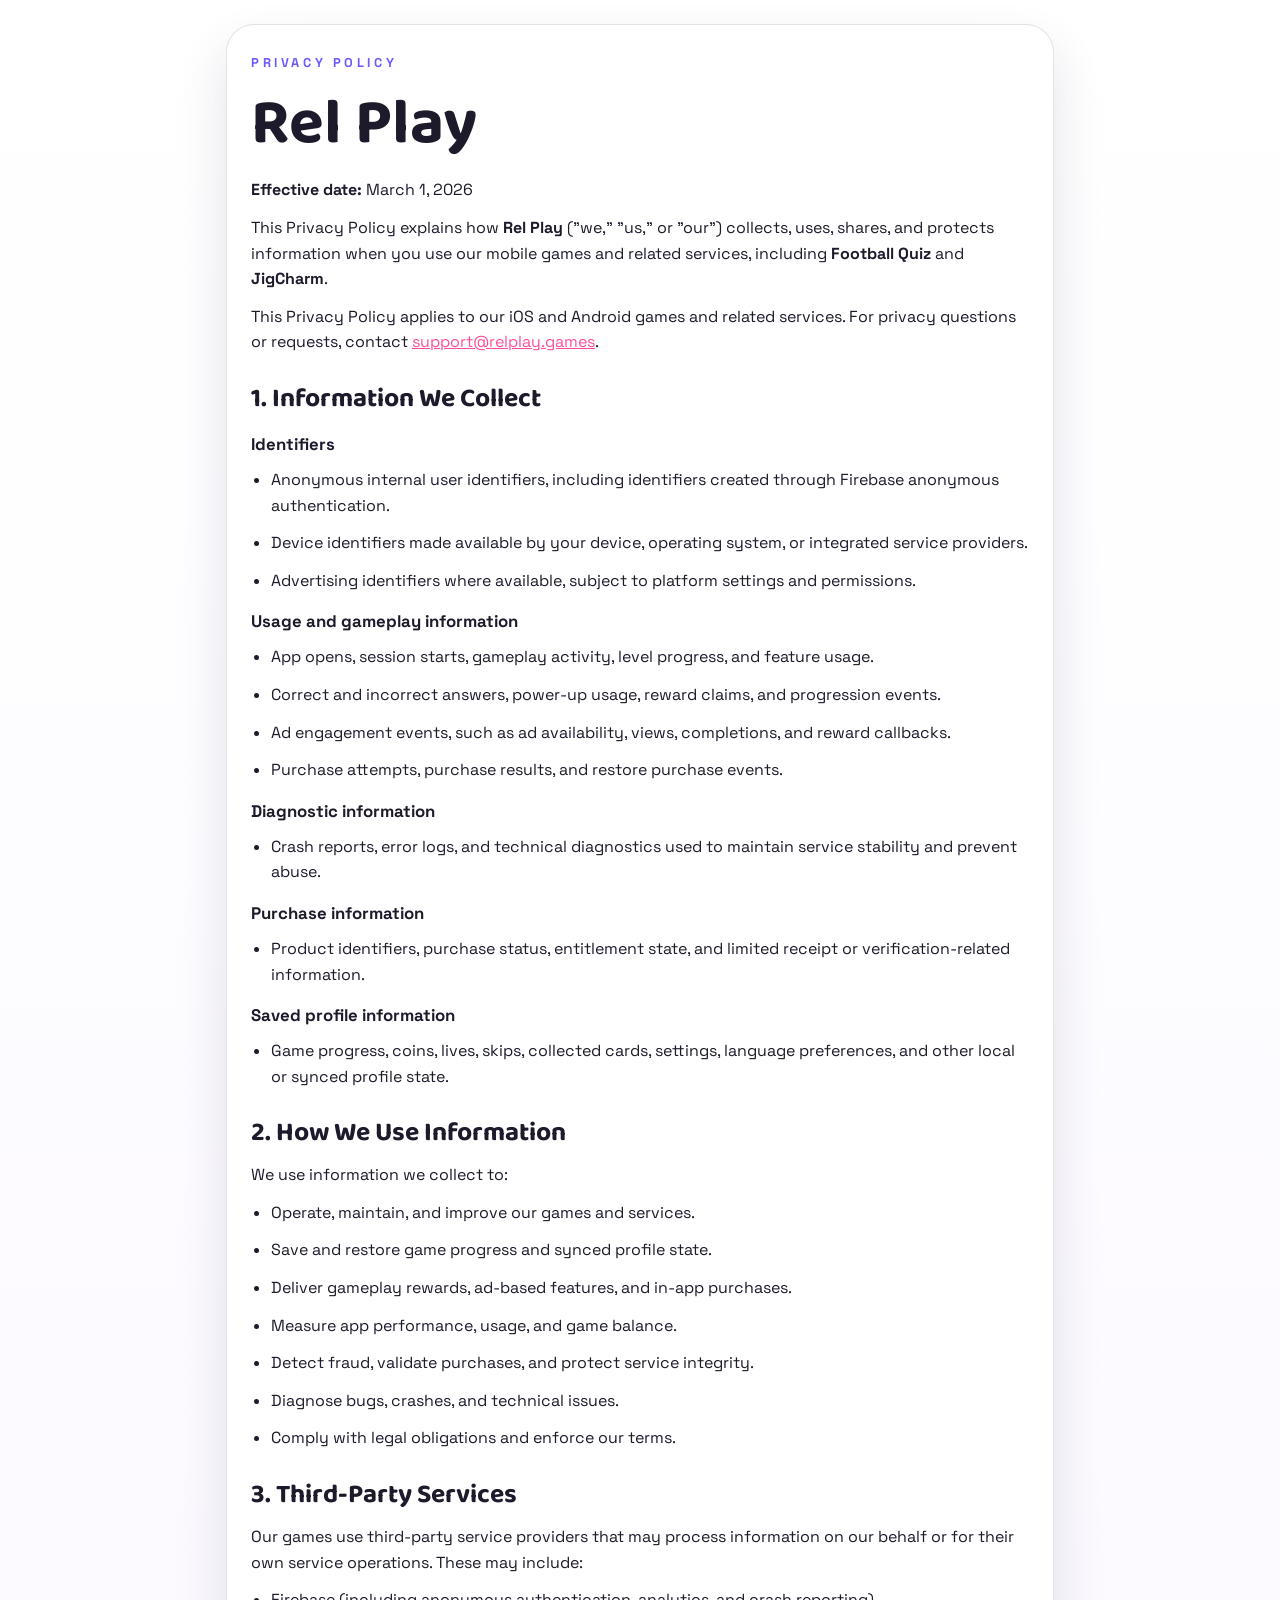
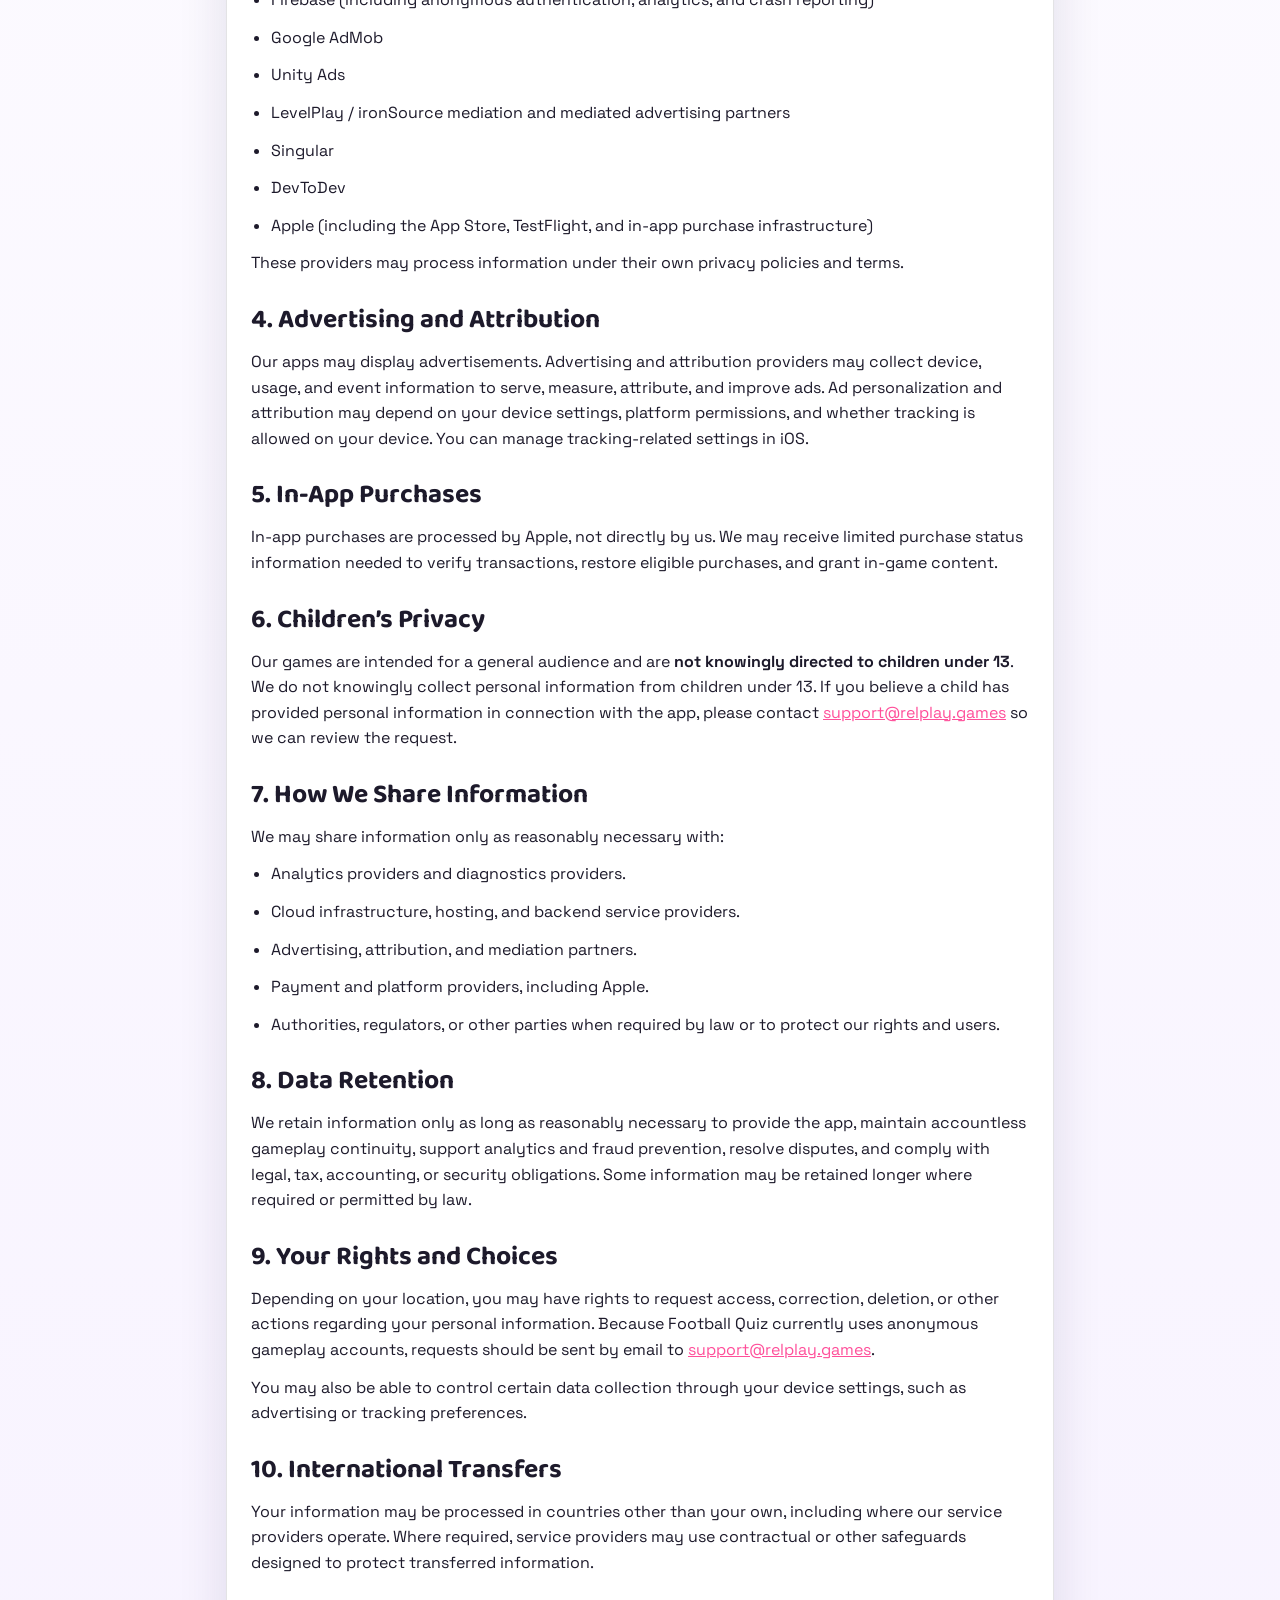
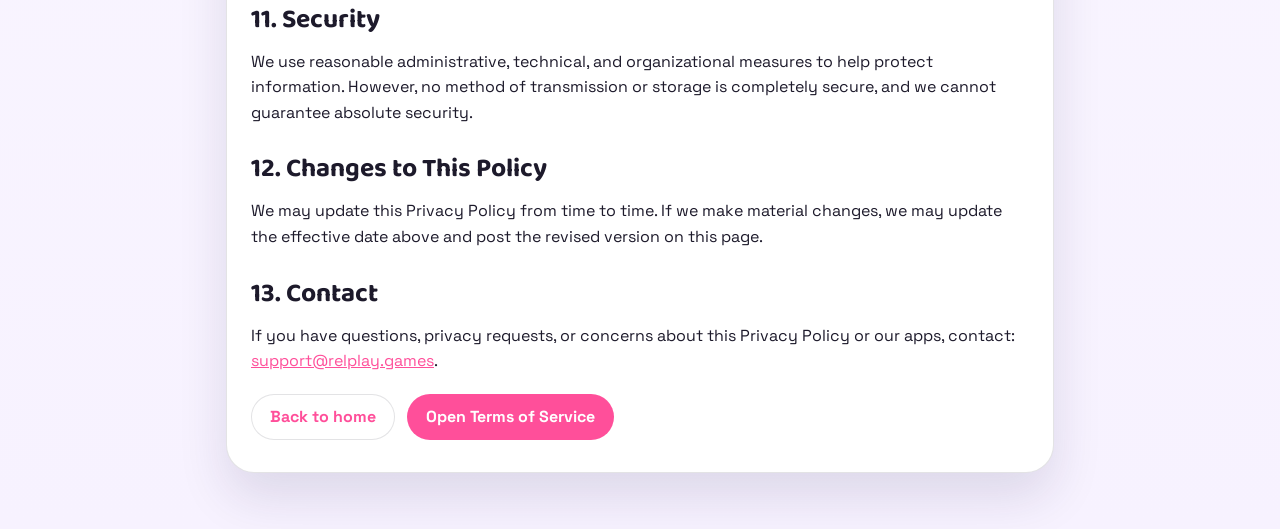
==== privacy.html @ caa258f2 "Initial Rel Play website" ====
<!doctype html>
<html lang="en">
<head>
  <meta charset="utf-8">
  <meta name="viewport" content="width=device-width, initial-scale=1">
  <title>Privacy Policy | Rel Play</title>
  <meta name="description" content="Privacy Policy for Rel Play mobile games.">
  <link
    href="https://fonts.googleapis.com/css2?family=Baloo+2:wght@600;700;800&family=Space+Grotesk:wght@400;500;700&display=swap"
    rel="stylesheet"
  >
  <link rel="stylesheet" href="styles.css">
</head>
<body>
  <main class="shell">
    <section class="card">
      <span class="eyebrow">Privacy Policy</span>
      <h1>Rel Play</h1>
      <p><strong>Effective date:</strong> March 1, 2026</p>
      <p>
        This Privacy Policy explains how <strong>Rel Play</strong> ("we," "us," or "our")
        collects, uses, shares, and protects information when you use our mobile games
        and related services, including <strong>Football Quiz</strong> and <strong>JigCharm</strong>.
      </p>
      <p>
        This Privacy Policy applies to our iOS and Android games and related services.
        For privacy questions or requests, contact
        <a href="mailto:support@relplay.games">support@relplay.games</a>.
      </p>

      <h2>1. Information We Collect</h2>
      <h3>Identifiers</h3>
      <ul>
        <li>Anonymous internal user identifiers, including identifiers created through Firebase anonymous authentication.</li>
        <li>Device identifiers made available by your device, operating system, or integrated service providers.</li>
        <li>Advertising identifiers where available, subject to platform settings and permissions.</li>
      </ul>

      <h3>Usage and gameplay information</h3>
      <ul>
        <li>App opens, session starts, gameplay activity, level progress, and feature usage.</li>
        <li>Correct and incorrect answers, power-up usage, reward claims, and progression events.</li>
        <li>Ad engagement events, such as ad availability, views, completions, and reward callbacks.</li>
        <li>Purchase attempts, purchase results, and restore purchase events.</li>
      </ul>

      <h3>Diagnostic information</h3>
      <ul>
        <li>Crash reports, error logs, and technical diagnostics used to maintain service stability and prevent abuse.</li>
      </ul>

      <h3>Purchase information</h3>
      <ul>
        <li>Product identifiers, purchase status, entitlement state, and limited receipt or verification-related information.</li>
      </ul>

      <h3>Saved profile information</h3>
      <ul>
        <li>Game progress, coins, lives, skips, collected cards, settings, language preferences, and other local or synced profile state.</li>
      </ul>

      <h2>2. How We Use Information</h2>
      <p>We use information we collect to:</p>
      <ul>
        <li>Operate, maintain, and improve our games and services.</li>
        <li>Save and restore game progress and synced profile state.</li>
        <li>Deliver gameplay rewards, ad-based features, and in-app purchases.</li>
        <li>Measure app performance, usage, and game balance.</li>
        <li>Detect fraud, validate purchases, and protect service integrity.</li>
        <li>Diagnose bugs, crashes, and technical issues.</li>
        <li>Comply with legal obligations and enforce our terms.</li>
      </ul>

      <h2>3. Third-Party Services</h2>
      <p>
        Our games use third-party service providers that may process information on our behalf
        or for their own service operations. These may include:
      </p>
      <ul>
        <li>Firebase (including anonymous authentication, analytics, and crash reporting)</li>
        <li>Google AdMob</li>
        <li>Unity Ads</li>
        <li>LevelPlay / ironSource mediation and mediated advertising partners</li>
        <li>Singular</li>
        <li>DevToDev</li>
        <li>Apple (including the App Store, TestFlight, and in-app purchase infrastructure)</li>
      </ul>
      <p>
        These providers may process information under their own privacy policies and terms.
      </p>

      <h2>4. Advertising and Attribution</h2>
      <p>
        Our apps may display advertisements. Advertising and attribution providers may collect
        device, usage, and event information to serve, measure, attribute, and improve ads.
        Ad personalization and attribution may depend on your device settings, platform permissions,
        and whether tracking is allowed on your device. You can manage tracking-related settings in iOS.
      </p>

      <h2>5. In-App Purchases</h2>
      <p>
        In-app purchases are processed by Apple, not directly by us. We may receive limited purchase
        status information needed to verify transactions, restore eligible purchases, and grant in-game content.
      </p>

      <h2>6. Children’s Privacy</h2>
      <p>
        Our games are intended for a general audience and are <strong>not knowingly directed to children under 13</strong>.
        We do not knowingly collect personal information from children under 13. If you believe a child has provided
        personal information in connection with the app, please contact
        <a href="mailto:support@relplay.games">support@relplay.games</a> so we can review the request.
      </p>

      <h2>7. How We Share Information</h2>
      <p>We may share information only as reasonably necessary with:</p>
      <ul>
        <li>Analytics providers and diagnostics providers.</li>
        <li>Cloud infrastructure, hosting, and backend service providers.</li>
        <li>Advertising, attribution, and mediation partners.</li>
        <li>Payment and platform providers, including Apple.</li>
        <li>Authorities, regulators, or other parties when required by law or to protect our rights and users.</li>
      </ul>

      <h2>8. Data Retention</h2>
      <p>
        We retain information only as long as reasonably necessary to provide the app, maintain
        accountless gameplay continuity, support analytics and fraud prevention, resolve disputes,
        and comply with legal, tax, accounting, or security obligations. Some information may be retained
        longer where required or permitted by law.
      </p>

      <h2>9. Your Rights and Choices</h2>
      <p>
        Depending on your location, you may have rights to request access, correction, deletion,
        or other actions regarding your personal information. Because Football Quiz currently uses
        anonymous gameplay accounts, requests should be sent by email to
        <a href="mailto:support@relplay.games">support@relplay.games</a>.
      </p>
      <p>
        You may also be able to control certain data collection through your device settings,
        such as advertising or tracking preferences.
      </p>

      <h2>10. International Transfers</h2>
      <p>
        Your information may be processed in countries other than your own, including where our
        service providers operate. Where required, service providers may use contractual or other
        safeguards designed to protect transferred information.
      </p>

      <h2>11. Security</h2>
      <p>
        We use reasonable administrative, technical, and organizational measures to help protect information.
        However, no method of transmission or storage is completely secure, and we cannot guarantee absolute security.
      </p>

      <h2>12. Changes to This Policy</h2>
      <p>
        We may update this Privacy Policy from time to time. If we make material changes, we may
        update the effective date above and post the revised version on this page.
      </p>

      <h2>13. Contact</h2>
      <p>
        If you have questions, privacy requests, or concerns about this Privacy Policy or our apps,
        contact: <a href="mailto:support@relplay.games">support@relplay.games</a>.
      </p>

      <div class="nav">
        <a class="button secondary" href="index.html">Back to home</a>
        <a class="button" href="terms.html">Open Terms of Service</a>
      </div>
    </section>
  </main>
</body>
</html>
---- styles.css ----
:root {
  color-scheme: light;
  --bg: #f7f2ff;
  --panel: #ffffff;
  --text: #1d1a2b;
  --muted: #5f5a76;
  --line: rgba(29, 26, 43, 0.12);
  --accent: #ff4f9a;
  --accent-strong: #6b5bff;
  --accent-soft: #fff1f8;
  --shadow: 0 24px 50px rgba(31, 23, 74, 0.12);
}

* {
  box-sizing: border-box;
}

html,
body {
  margin: 0;
  padding: 0;
  background: linear-gradient(180deg, #fff 0%, var(--bg) 100%);
  color: var(--text);
  font-family: "Space Grotesk", sans-serif;
  line-height: 1.6;
}

body {
  min-height: 100vh;
}

.shell {
  max-width: 860px;
  margin: 0 auto;
  padding: 24px 16px 56px;
}

.shell-wide {
  max-width: 1040px;
}

.card {
  background: var(--panel);
  border: 1px solid var(--line);
  border-radius: 28px;
  box-shadow: var(--shadow);
  padding: 24px;
}

.hero {
  padding: 36px 28px;
  background:
    radial-gradient(circle at top right, rgba(255, 79, 154, 0.2), transparent 34%),
    radial-gradient(circle at bottom left, rgba(107, 91, 255, 0.18), transparent 28%),
    linear-gradient(180deg, #ffffff 0%, #fff8fc 100%);
}

h1,
h2,
h3 {
  line-height: 1.25;
  margin: 0 0 12px;
}

h1 {
  font-family: "Baloo 2", cursive;
  font-size: clamp(2.4rem, 5vw, 4rem);
}

h2 {
  margin-top: 28px;
  font-family: "Baloo 2", cursive;
  font-size: clamp(1.25rem, 3vw, 1.65rem);
}

h3 {
  margin-top: 18px;
  font-size: 1.05rem;
}

p,
li {
  font-size: 1rem;
  margin: 0 0 12px;
}

ul {
  margin: 0 0 12px 20px;
  padding: 0;
}

a {
  color: var(--accent);
}

a:hover {
  color: var(--accent-strong);
}

.eyebrow {
  display: inline-block;
  margin-bottom: 12px;
  font-size: 0.8rem;
  font-weight: 700;
  letter-spacing: 0.28em;
  text-transform: uppercase;
  color: var(--accent-strong);
}

.muted {
  color: var(--muted);
}

.lead {
  max-width: 700px;
  font-size: 1.1rem;
  color: var(--muted);
}

.nav {
  display: flex;
  flex-wrap: wrap;
  gap: 12px;
  margin: 20px 0 8px;
}

.button {
  display: inline-flex;
  align-items: center;
  justify-content: center;
  min-height: 46px;
  padding: 0 18px;
  border-radius: 999px;
  border: 1px solid transparent;
  background: var(--accent);
  color: #fff;
  font-weight: 700;
  text-decoration: none;
}

.button.secondary {
  background: #fff;
  color: var(--accent);
  border-color: var(--line);
}

.button:hover {
  color: #fff;
  background: linear-gradient(120deg, var(--accent), var(--accent-strong));
}

.button.secondary:hover {
  color: var(--accent-strong);
  background: var(--accent-soft);
  border-color: var(--accent-soft);
}

.meta {
  margin-top: 20px;
  padding-top: 16px;
  border-top: 1px solid var(--line);
  font-size: 0.95rem;
  color: var(--muted);
}

.grid {
  display: grid;
  gap: 16px;
  margin-top: 24px;
}

.app-grid {
  margin-top: 18px;
}

.app-card {
  display: flex;
  flex-direction: column;
  gap: 10px;
}

.link-list {
  display: flex;
  flex-wrap: wrap;
  gap: 12px;
  margin-top: 6px;
}

.info-card {
  margin-top: 18px;
}

.legal-links {
  display: flex;
  flex-wrap: wrap;
  gap: 18px;
  margin-top: 16px;
}

code {
  padding: 0.15rem 0.4rem;
  border-radius: 0.45rem;
  background: #f8eef7;
  font-size: 0.95em;
}

@media (min-width: 720px) {
  .grid {
    grid-template-columns: 1fr 1fr;
  }
}
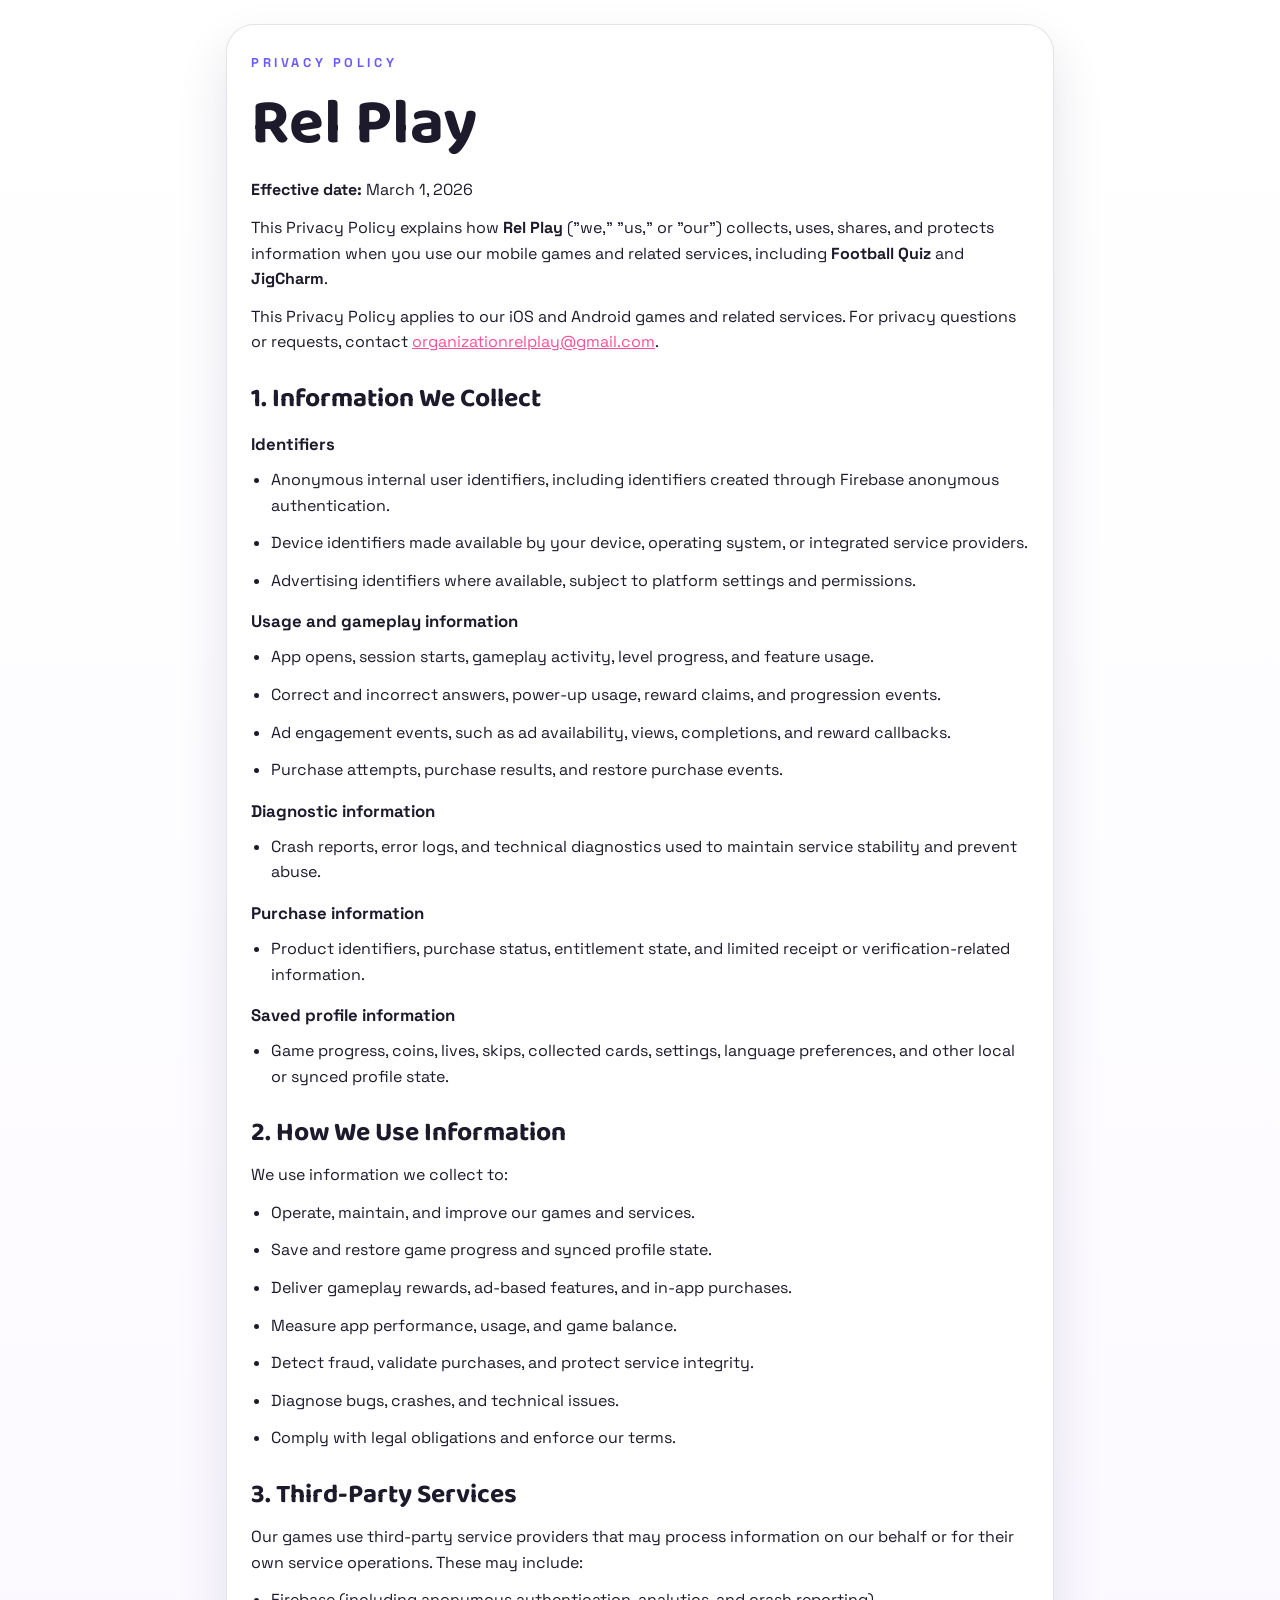
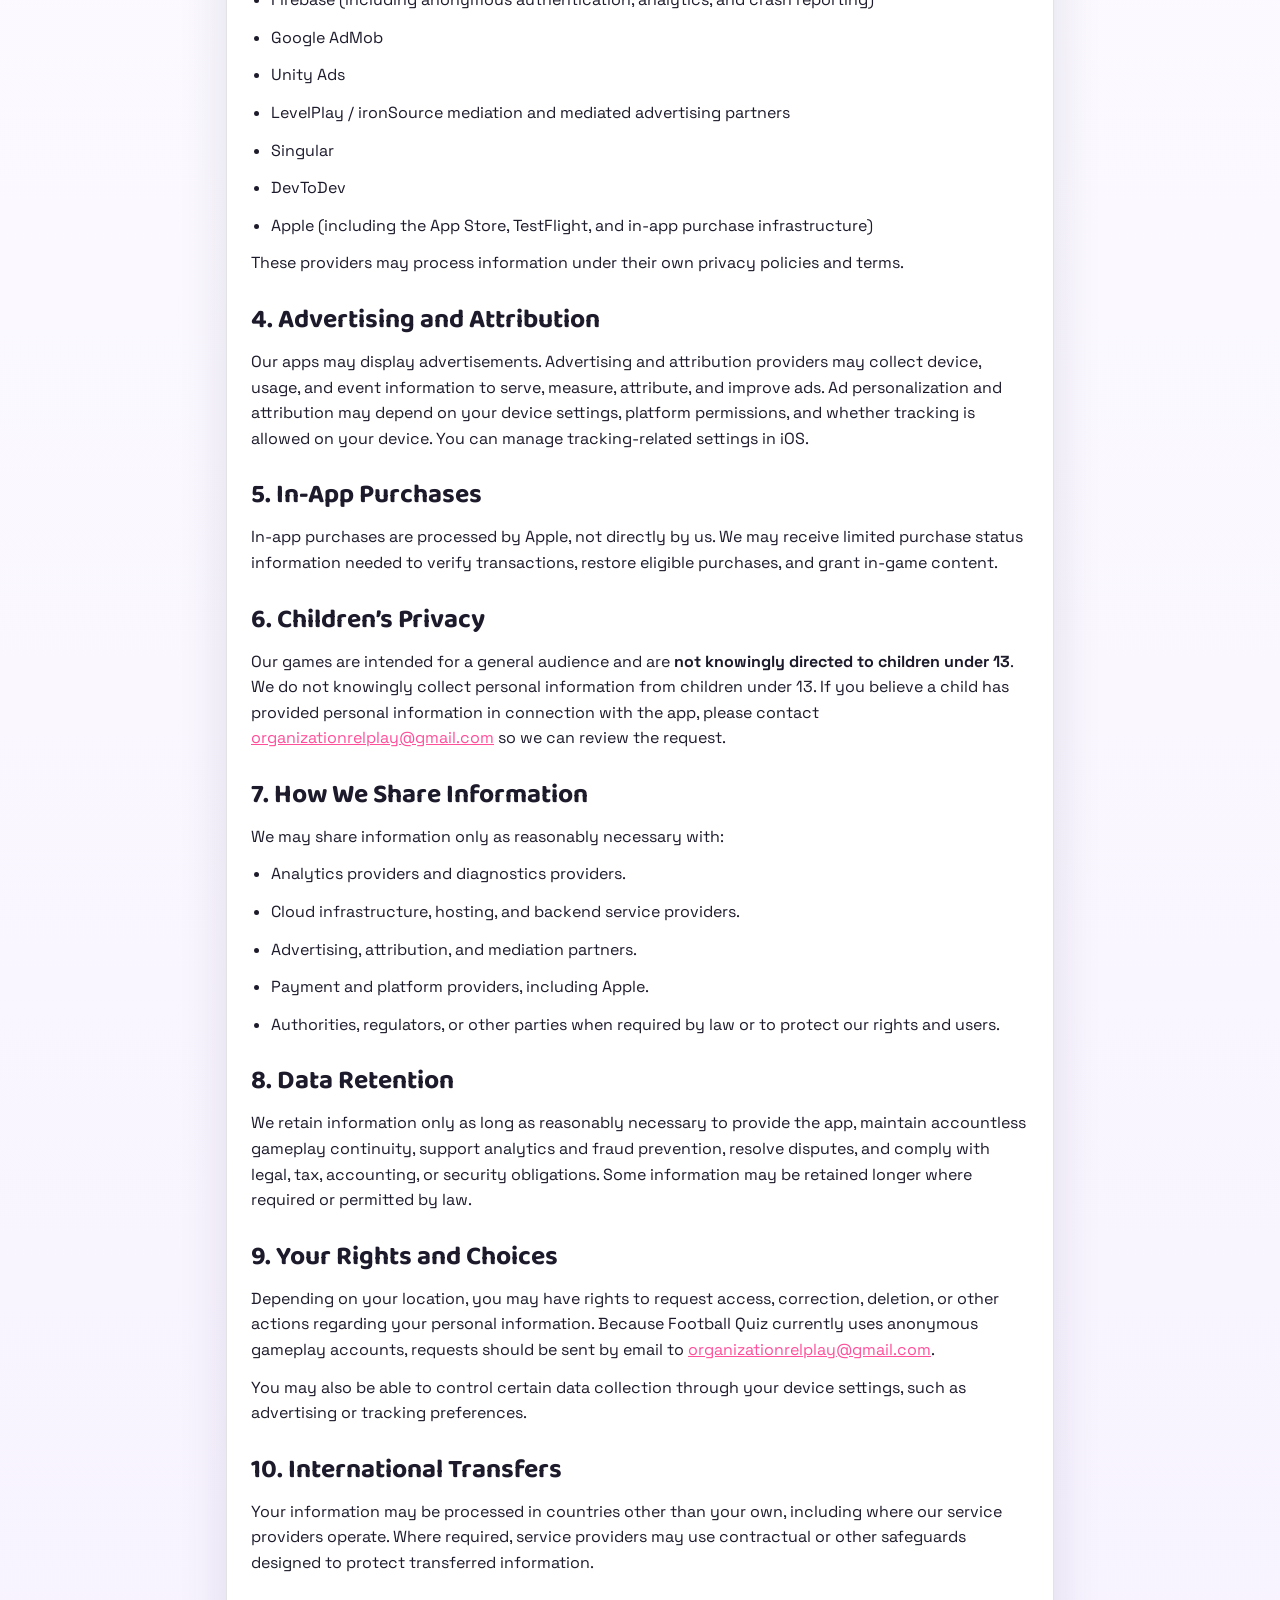
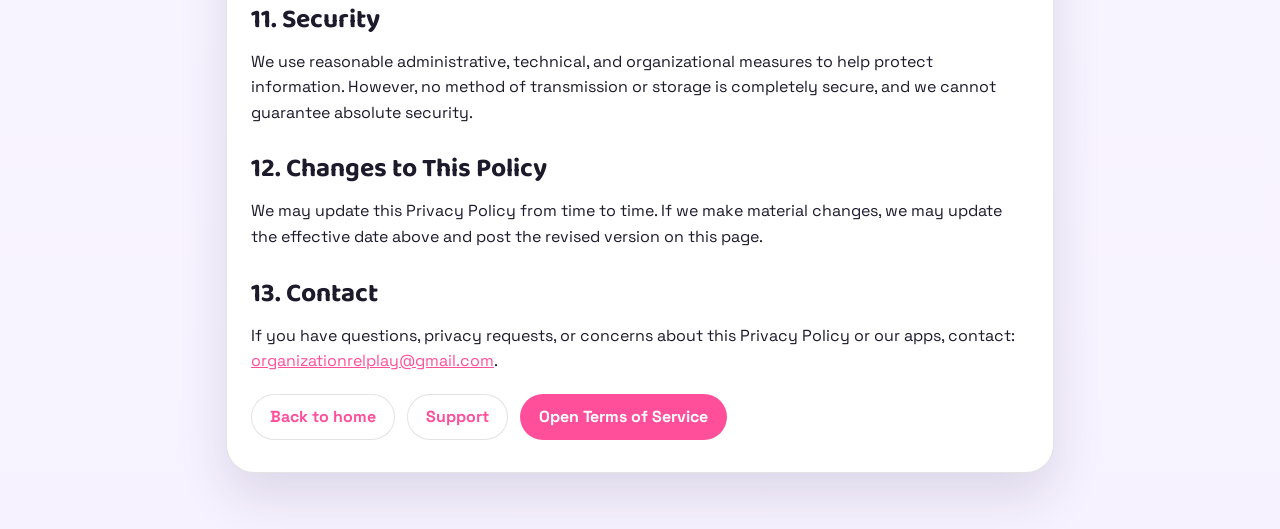
==== commit ade69382: "Add support page and support email links" ====
--- a/privacy.html
+++ b/privacy.html
@@ -25,7 +25,7 @@
       <p>
         This Privacy Policy applies to our iOS and Android games and related services.
         For privacy questions or requests, contact
-        <a href="mailto:support@relplay.games">support@relplay.games</a>.
+        <a href="mailto:organizationrelplay@gmail.com">organizationrelplay@gmail.com</a>.
       </p>
 
       <h2>1. Information We Collect</h2>
@@ -108,7 +108,7 @@
         Our games are intended for a general audience and are <strong>not knowingly directed to children under 13</strong>.
         We do not knowingly collect personal information from children under 13. If you believe a child has provided
         personal information in connection with the app, please contact
-        <a href="mailto:support@relplay.games">support@relplay.games</a> so we can review the request.
+        <a href="mailto:organizationrelplay@gmail.com">organizationrelplay@gmail.com</a> so we can review the request.
       </p>
 
       <h2>7. How We Share Information</h2>
@@ -134,7 +134,7 @@
         Depending on your location, you may have rights to request access, correction, deletion,
         or other actions regarding your personal information. Because Football Quiz currently uses
         anonymous gameplay accounts, requests should be sent by email to
-        <a href="mailto:support@relplay.games">support@relplay.games</a>.
+        <a href="mailto:organizationrelplay@gmail.com">organizationrelplay@gmail.com</a>.
       </p>
       <p>
         You may also be able to control certain data collection through your device settings,
@@ -163,11 +163,12 @@
       <h2>13. Contact</h2>
       <p>
         If you have questions, privacy requests, or concerns about this Privacy Policy or our apps,
-        contact: <a href="mailto:support@relplay.games">support@relplay.games</a>.
+        contact: <a href="mailto:organizationrelplay@gmail.com">organizationrelplay@gmail.com</a>.
       </p>
 
       <div class="nav">
         <a class="button secondary" href="index.html">Back to home</a>
+        <a class="button secondary" href="support.html">Support</a>
         <a class="button" href="terms.html">Open Terms of Service</a>
       </div>
     </section>
